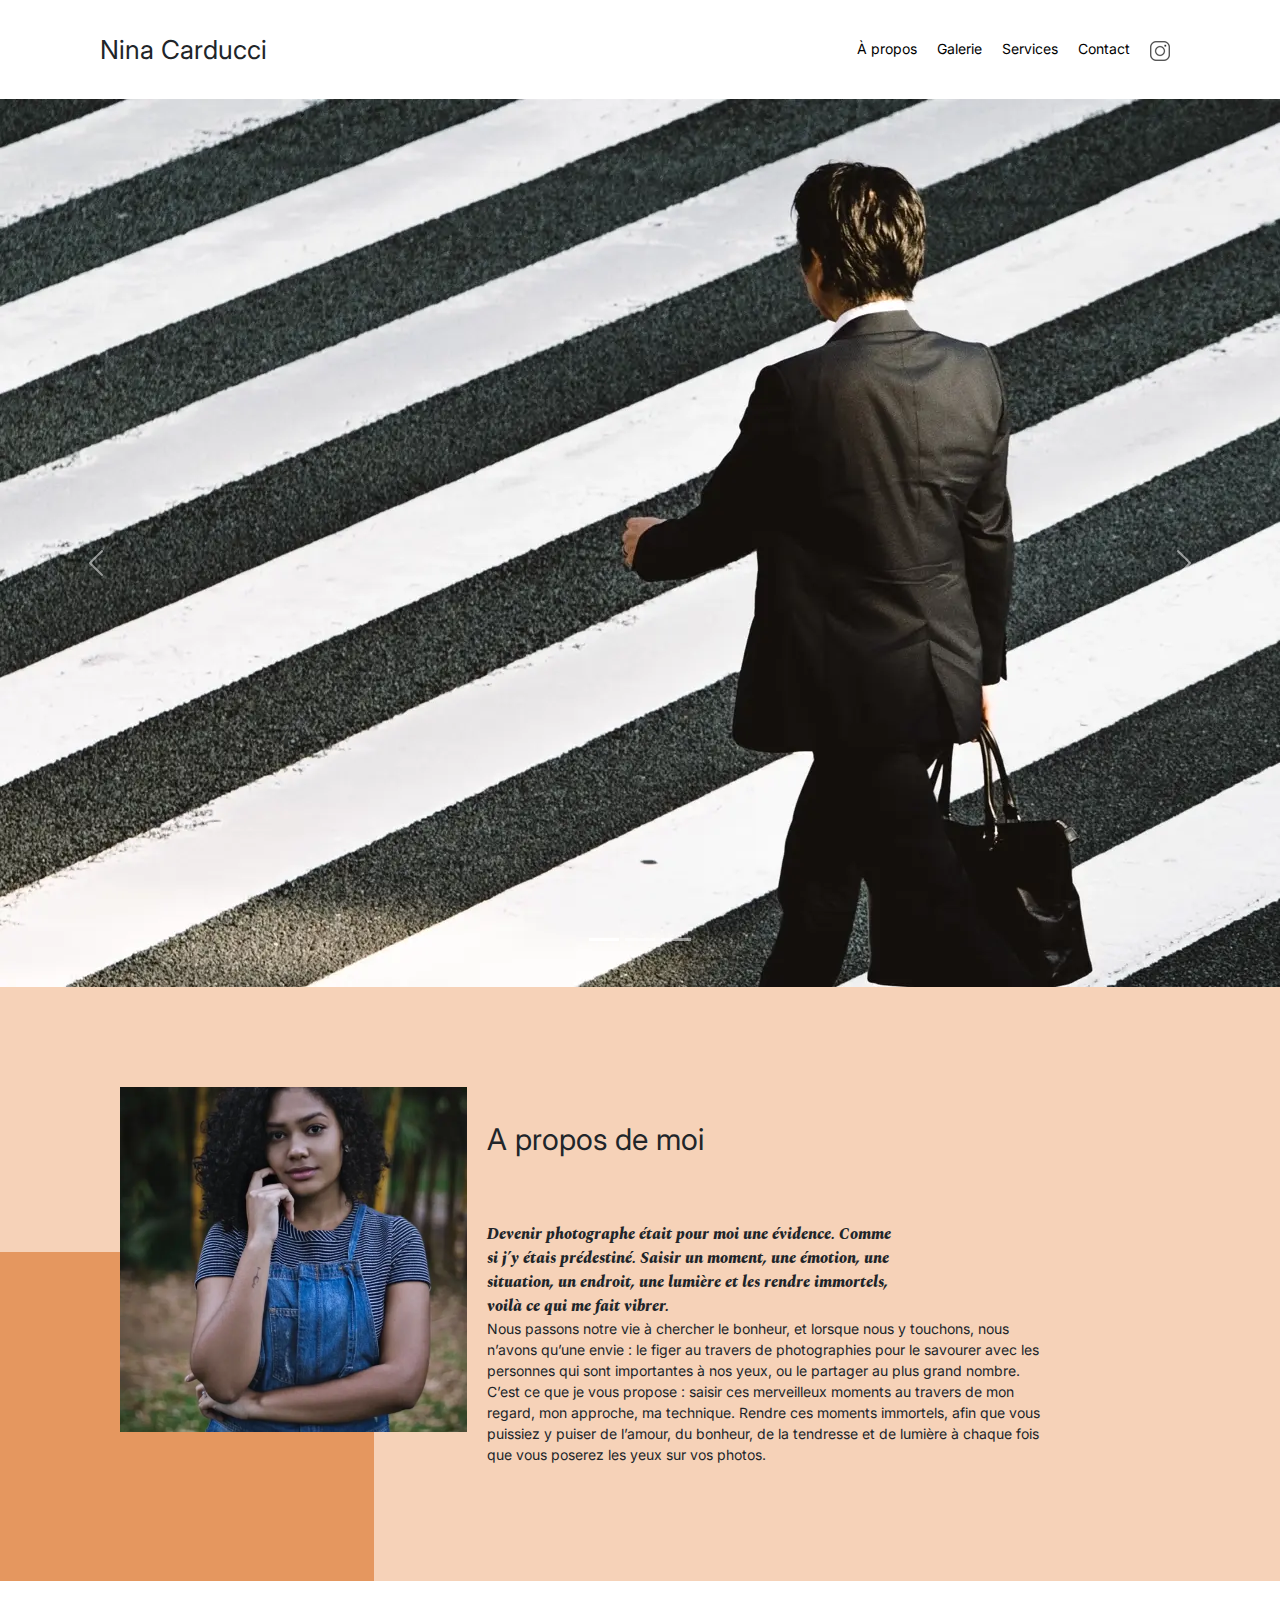
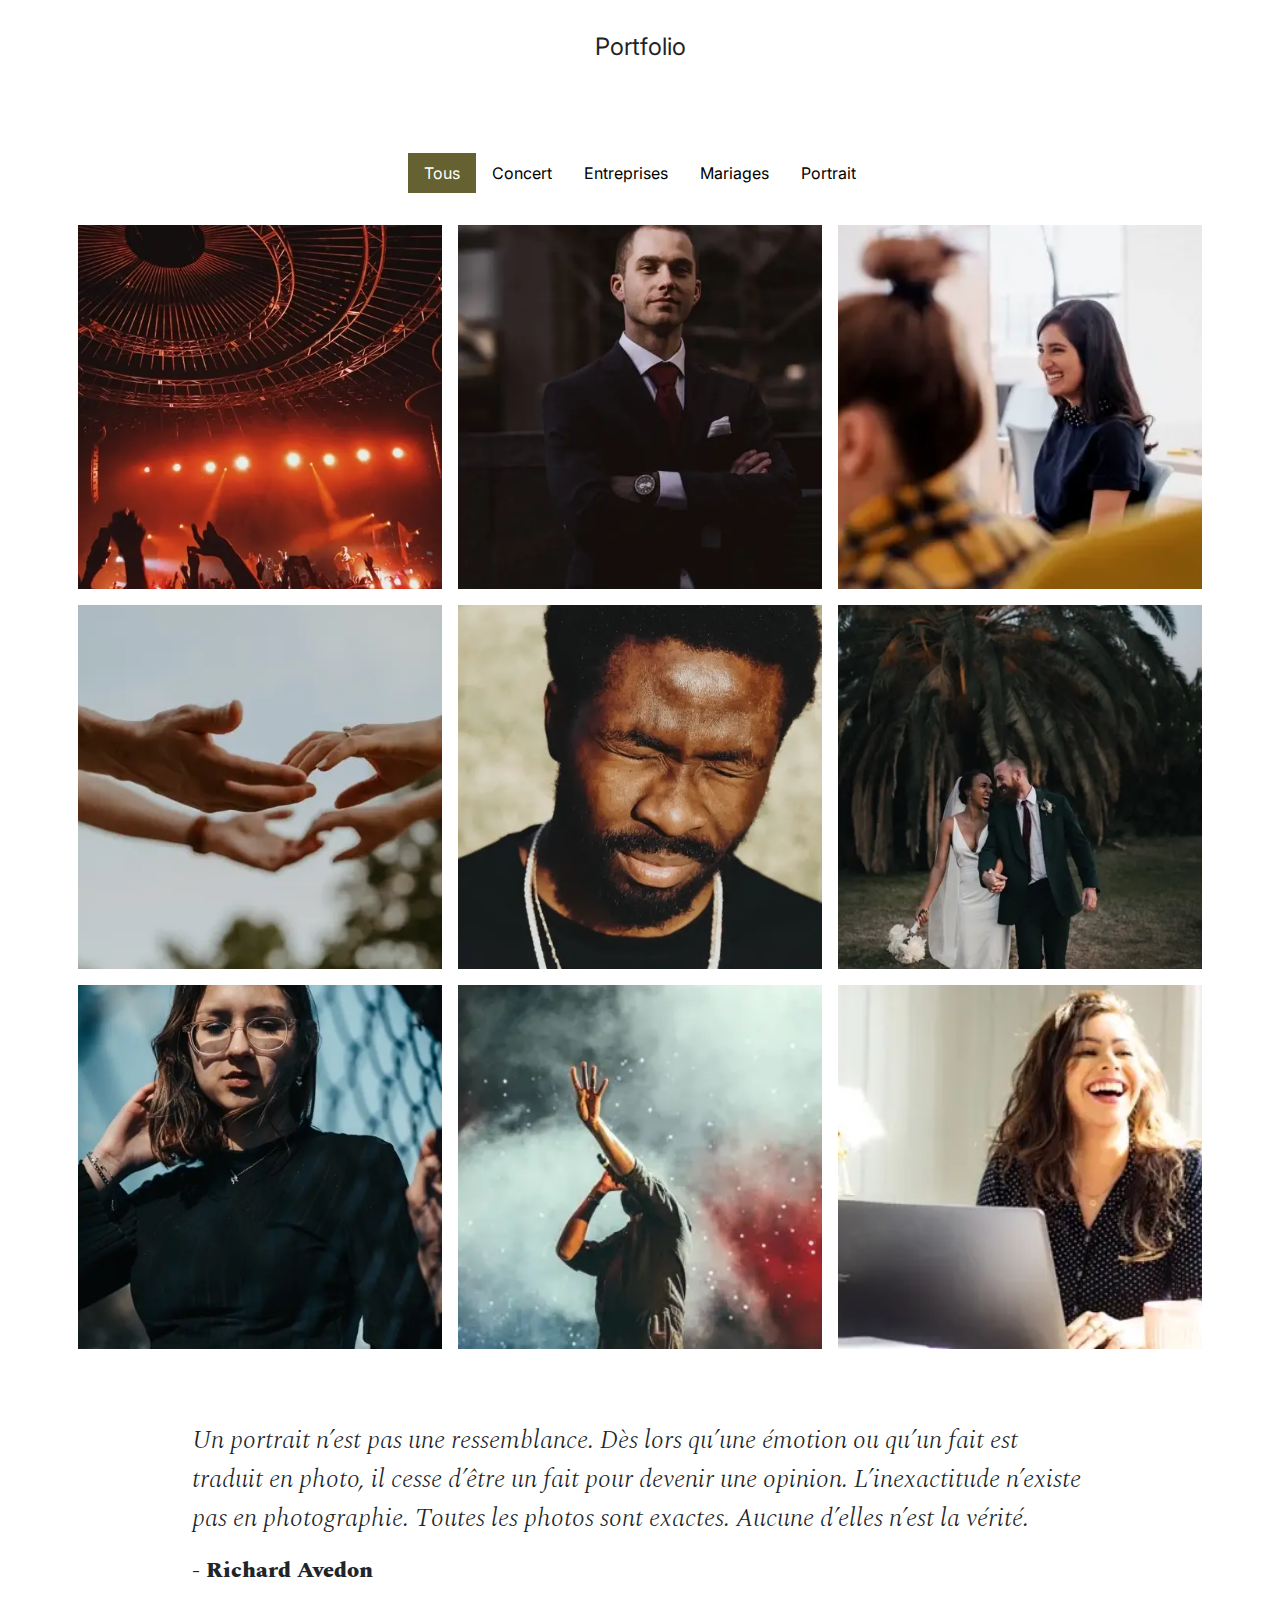
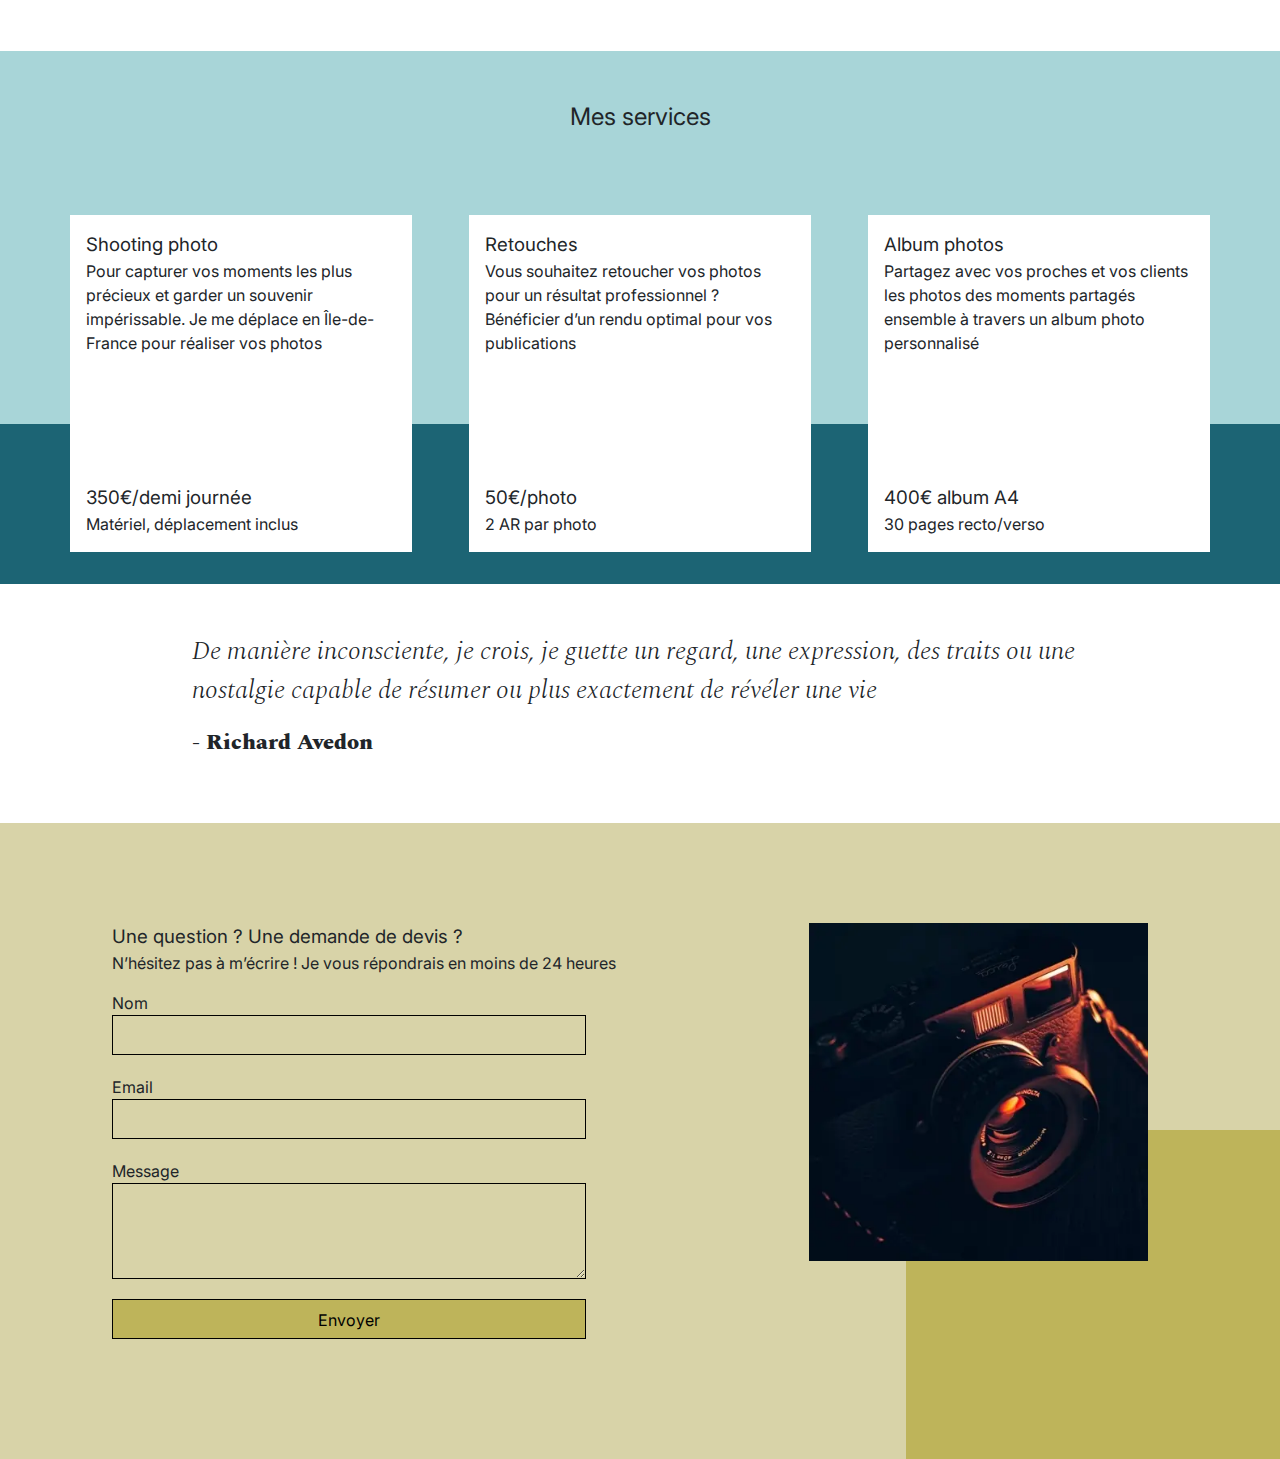
==== index.html @ 8d0f2290 "Test" ====
<!DOCTYPE html>
<html lang="fr">
	<head>
		<meta charset="UTF-8">
		<meta name="viewport" content="width=device-width, initial-scale=1.0">
		<!-- CACHE -->
		<meta http-equiv="Cache-Control" content="max-age=3600, must-revalidate">
		<!-- LANGUAGE -->
		<meta name="language" content="fr-FR">
		<!-- ROBOTS -->
		<meta name="robots" content="index, follow">
		<!-- DESCRIPTION -->
		<meta name="description" content="La photographe professionnelle Nina Carducci propose des séances photo et des retouches photo ainsi que des albums personnalisés pour les portraits, les mariages et les événements à Bordeaux et en Île-de-France.">
		<!-- TWITTER CARD-->
		<meta name="twitter:card" content="summary">
		<meta name="twitter:site" content="@ninacarducci">
		<meta name="twitter:creator" content="@ninacarducci">
		<meta name="twitter:title" content="Nina Carducci - Photographe Freelance">
		<meta name="twitter:description" content="La photographe professionnelle Nina Carducci propose des séances photo et des retouches photo ainsi que des albums personnalisés pour les portraits, les mariages et les événements à Bordeaux et en Île-de-France.">
		<meta name="twitter:image" content="https://nicolasmorvant.github.io/projet4/assets/images/nina_twitter_card.webp">
		<meta name="twitter:image:alt" content="Portrait de Nina Carducci">
		<!-- OPEN GRAPH POUR FACEBOOK ET LINKEDIN -->
		<meta property="og:locale" content="fr_FR">
		<meta property="og:language" content="fr">
		<meta property="og:type" content="website">
		<meta property="og:title" content="Nina Carducci - Photographe Freelance">
		<meta property="og:description" content="La photographe professionnelle Nina Carducci propose des séances photo et des retouches photo ainsi que des albums personnalisés pour les portraits, les mariages et les événements à Bordeaux et en Île-de-France.">
		<meta property="og:url" content="https://nicolasmorvant.github.io/projet4/">
		<meta property="og:site_name" content="nina-carducci.github.io">
		<meta property="author" content="Nina Carducci">
		<meta property="og:image" content="https://nicolasmorvant.github.io/projet4/assets/images/nina_twitter_card.webp">
		<!-- POLICES GOOGLE -->
		<link rel="preload" href="https://fonts.googleapis.com/css2?family=Inter&family=Spectral:ital,wght@0,400;1,300;1,400;1,800&display=swap" as="style" onload="this.rel='stylesheet'">
		<!-- LIEN CANONIQUE -->
		<link rel="canonical" href="https://nicolasmorvant.github.io/projet4/">
		<!-- FAVICON -->
		<link rel="apple-touch-icon" sizes="180x180" href="./assets/favicon/apple-touch-icon.png">
		<link rel="apple-touch-icon-precomposed" sizes="144x144" href="./assets/favicon/apple-touch-icon-144x144.png">
		<link rel="icon" type="image/png" sizes="32x32" href="./assets/favicon/favicon-32x32.png">
		<link rel="icon" type="image/png" sizes="16x16" href="./assets/favicon/favicon-16x16.png">
		<!-- MANIFEST -->
		<link rel="manifest" href="./site.webmanifest">
		<!-- THEME COLOR -->
		<meta name="theme-color" content="#ffffff">
		<!-- STYLES -->
		<link rel="stylesheet" href="./assets/css/bootstrap.min.css">
		<link rel="stylesheet" href="./assets/css/style.min.css">
		<!-- RÉFÉRENCEMENT LOCAL SCHEMA.ORG -->
		<script type="application/ld+json">
		{
			"@context": "https://schema.org",
			"@type": "LocalBusiness",
			"name": "Nina Carducci",
			"legalName": "Nina Carducci",
			"image": "https://nicolasmorvant.github.io/projet4/assets/images/nina_twitter_card.webp",
			"@id": "",
			"url": "https://nicolasmorvant.github.io/projet4/",
			"telephone": "05 56 67 78 89",
			"priceRange": "50€ 400€",
			"paymentAccepted": "Cash, Credit Card",
			"currenciesAccepted": "EUR",
			"numberOfEmployees": { "@type": "QuantitativeValue", "value": 1 },
			"areaServed": { "@type": "AdministrativeArea", "name": ["Île de France", "Bordeaux"] },
			"address": 
			{
				"@type": "PostalAddress",
				"streetAddress": "68 avenue Alsace-Lorraine",
				"addressLocality": "Bordeaux",
				"postalCode": "33200",
				"addressCountry": "FR"
			},
			"geo": 
			{
				"@type": "GeoCoordinates",
				"latitude": 44.846673,
				"longitude": -0.60658
			},
			"openingHoursSpecification": 
			{
				"@type": "OpeningHoursSpecification",
				"dayOfWeek": ["Monday", "Tuesday", "Wednesday", "Thursday", "Friday"],
				"opens": "10:00",
				"closes": "19:00"
			}
		}
		</script>
		<!-- SCRIPTS -->
		<script src="./assets/scripts/jquery-3.4.1.min.js" defer></script>
		<script src="https://cdn.jsdelivr.net/npm/bootstrap@5.3.3/dist/js/bootstrap.bundle.min.js" defer integrity="sha384-YvpcrYf0tY3lHB60NNkmXc5s9fDVZLESaAA55NDzOxhy9GkcIdslK1eN7N6jIeHz" crossorigin="anonymous"></script>
		<script src="./assets/scripts/maugallery.min.js" defer></script>
		<script src="./assets/scripts/scripts.min.js" defer></script>
		<!-- TITLE -->
		<title>Nina Carducci - Photographe Freelance</title>
	</head>
	<body>
		<header>
			<h1>Nina Carducci</h1>
			<nav>   
				<ul>
					<li>
						<a href="#about">À propos</a>
					</li>
					<li>
						<a href="#gallery">Galerie</a>
					</li>
					<li>
						<a href="#services">Services</a>
					</li>
					<li>
						<a href="#contact">Contact</a>
					</li>
					<li>
						<a href="https://www.instagram.com/ninacarducci.photo/?hl=fr" target="_blank"><img src="assets/images/instagram.webp" alt="Réseau social Instagram" width="20" height="20"></a>
					</li>
				</ul>
			</nav>
		</header>

		<main>
			<div id="carousel">
				<div id="carouselExampleIndicators" class="carousel slide" data-bs-ride="carousel">
					<div class="carousel-indicators">
						<button type="button" data-bs-target="#carouselExampleIndicators" data-bs-slide-to="0" class="active" aria-current="true" aria-label="Slide 1"></button>
						<button type="button" data-bs-target="#carouselExampleIndicators" data-bs-slide-to="1" aria-label="Slide 2"></button>
						<button type="button" data-bs-target="#carouselExampleIndicators" data-bs-slide-to="2" aria-label="Slide 3"></button>
					</div>
					<div class="carousel-inner">
						<div class="carousel-item active">
							<img
								src="./assets/images/slider/ryoji-iwata.webp"
								alt="Homme en costume portant une valise et marchant sur un passage piéton"
								width="1920"
								height="888"
							>
						</div>
						<div class="carousel-item">
							<img
								src="./assets/images/slider/nicholas-green.webp"
								alt="Foule lors d'un concert"
								width="1920"
								height="888"
								loading="lazy"
								class="img-fluid"	
							>
						</div>
						<div class="carousel-item">
							<img
								src="./assets/images/slider/edward-cisneros.webp"
								alt="Des mariés s'embrassant lors d'un mariage au milieu d'une haie d'honneur"
								width="1920"
								height="888"
								loading="lazy"
								class="img-fluid"
							>
						</div>
					</div>
					<button class="carousel-control-prev" type="button" data-bs-target="#carouselExampleIndicators" data-bs-slide="prev" aria-label="Précédent">
						<span class="carousel-control-prev-icon" aria-hidden="true"></span>
						<span class="visually-hidden">Previous</span>
					</button>
					<button class="carousel-control-next" type="button" data-bs-target="#carouselExampleIndicators" data-bs-slide="next" aria-label="Suivant">
						<span class="carousel-control-next-icon" aria-hidden="true"></span>
						<span class="visually-hidden">Next</span>
					</button>
				</div>
			</div>
			<section id="about">
				<div class="picture left">
					<img src="./assets/images/nina.webp" 
						class="img-fluid" 
						loading="lazy" 
						alt="La photographe Nina Carducci"
						width="560"
						height="558"	
					>
				</div>
				<div id="about-me">
					<h2 class="about-me__title">A propos de moi</h2>
					<h3 class="about-me__introduction">Devenir photographe était pour moi une évidence. Comme si j’y étais prédestiné. Saisir un moment, une émotion, une situation, un endroit, une lumière et les rendre immortels, voilà ce qui me fait vibrer.</h3>
					<p>Nous passons notre vie à chercher le bonheur, et lorsque nous y touchons, nous n’avons qu’une envie : le figer au travers de photographies pour le savourer avec les personnes qui sont importantes à nos yeux, ou le partager au plus grand nombre.
						C’est ce que je vous propose : saisir ces merveilleux moments au travers de mon regard, mon approche, ma technique. Rendre ces moments immortels, afin que vous puissiez y puiser de l’amour, du bonheur, de la tendresse et de lumière à chaque fois que vous poserez les yeux sur vos photos.</p>
				</div>
			</section>
			<section id="gallery">
				<h2 class="title">Portfolio</h2>
				<div class="container py-3">
					<div class="gallery">
						<img
							data-gallery-tag="Concert"
							src="./assets/images/gallery/concerts/aaron-paul.webp"
							alt="Vue d'une scène de concert depuis la foule"
							width="400"
							height="400"
							loading="lazy"
							class="gallery-item"
						>
						<img
							data-gallery-tag="Entreprises"
							src="./assets/images/gallery/entreprise/ali-morshedlou.webp"
							alt="Homme en costume qui pose pour une photo"
							width="400"
							height="400"
							loading="lazy"
							class="gallery-item"
						>
						<img
							data-gallery-tag="Entreprises"
							src="./assets/images/gallery/entreprise/jason-goodman.webp"
							alt="Femme qui sourit dans un bureau"
							width="400"
							height="400"
							loading="lazy"
							class="gallery-item"
						>
						<img
							data-gallery-tag="Mariages"
							src="./assets/images/gallery/mariage/hannah-busing.webp"
							alt="Un homme et une femme se donnant la main"
							width="400"
							height="400"
							loading="lazy"
							class="gallery-item"
						>
						<img
							data-gallery-tag="Portrait"
							src="./assets/images/gallery/portraits/ade-tunji.webp"
							alt="Un homme fermant les yeux"
							width="400"
							height="400"
							loading="lazy"
							class="gallery-item"
						>
						<img
							data-gallery-tag="Mariages"
							src="./assets/images/gallery/mariage/jakob-owens.webp"
							alt="Des mariés qui se regardent en souriant avec des palmiers en fond"
							width="400"
							height="400"
							loading="lazy"
							class="gallery-item"
						>	
						<img
							data-gallery-tag="Portrait"
							src="./assets/images/gallery/portraits/nino-van-prattenburg.webp"
							alt="Une fille avec des lunettes derrière un grillage"
							width="400"
							height="400"
							loading="lazy"
							class="gallery-item"
						>
						<img
							data-gallery-tag="Concert"
							src="./assets/images/gallery/concerts/austin-neill.webp"
							alt="Un chanteur sur scène levant la main avec un fond bleu blanc rouge"
							width="400"
							height="400"
							loading="lazy"
							class="gallery-item"
						>
						<img
							data-gallery-tag="Entreprises"
							src="./assets/images/gallery/entreprise/mateus-campos-felipe.webp"
							alt="Une femme qui sourit dans un bureau derrière un ordinateur"
							width="400"
							height="400"
							loading="lazy"
							class="gallery-item"
						>
						
					</div>
				</div>
				<div class="quote">
					<figure>
						<blockquote>
							<h3 class="quote__text">Un portrait n’est pas une ressemblance. Dès lors qu’une émotion ou qu’un fait est traduit en photo, il cesse d’être un fait pour devenir une opinion. L’inexactitude n’existe pas en photographie. Toutes les photos sont exactes. Aucune d’elles n’est la vérité.</h3>
						</blockquote>
						<figcaption class="quote__author">- Richard Avedon</figcaption>
					</figure>
				</div>
			</section>

			<section id="services">
				<h2 class="title">Mes services</h2>
				<div class="container">
					<article class="service">
						<div class="service__description">
							<h3>Shooting photo</h3>
							<p>Pour capturer vos moments les plus précieux et garder un souvenir impérissable. Je me déplace en Île-de-France pour réaliser vos photos</p>
						</div>
						<div class="service__price">
							<h3>350€/demi journée</h3>
							<span>Matériel, déplacement inclus</span>
						</div>
					</article>
					<article class="service">
						<div class="service__description">
							<h3>Retouches</h3>
							<p>Vous souhaitez retoucher vos photos pour un résultat professionnel ? Bénéficier d’un rendu optimal pour vos publications</p>
						</div>
						<div class="service__price">
							<h3>50€/photo</h3>
							<span>2 AR par photo</span>
						</div>
					</article>
					<article class="service">
						<div class="service__description">
							<h3>Album photos</h3>
							<p>Partagez avec vos proches et vos clients les photos des moments partagés ensemble à travers un album photo personnalisé</p>
						</div>
						<div class="service__price">
							<h3>400€ album A4</h3>
							<span>30 pages recto/verso</span>
						</div>
					</article>
				</div>
			</section>

			<section class="quote">
				<figure>
					<blockquote>
						<h3 class="quote__text">De manière inconsciente, je crois, je guette un regard, une expression, des traits ou une nostalgie capable de résumer ou plus exactement de révéler une vie</h3>
					</blockquote>
					<figcaption class="quote__author">- Richard Avedon</figcaption>
				</figure>
			</section>
		</main>

		<footer>
			<section id="contact">
				<div class="container">
					<div class="form-container">
						<h3>Une question ? Une demande de devis ?</h3>
						<p> N’hésitez pas à m’écrire ! Je vous répondrais en moins de 24 heures</p>
						<form action="#" method="post">
							<label for="nom">Nom</label>
							<input type="text" name="nom" id="nom">
							<label for="email">Email</label>
							<input type="email" name="email" id="email">
							<label for="message">Message</label>
							<textarea name="message" id="message" cols="30" rows="10"></textarea>
							<button type="submit">Envoyer</button>
						</form>
					</div>
					<div class="picture right">
						<img src="./assets/images/camera.webp" 
							loading="lazy" 
							alt="Appareil photo sur fond noir"
							width="419"
							height="418"
							class="img-fluid"
						>
					</div>
				</div>
			</section>
		</footer>
	</body>
</html>
---- assets/css/style.min.css ----
:root{--main-gold:#BEB45A;--full-white:#FFFFFF;--full-black:#000000}body{max-width:1920px;margin:auto}*{font-family:'Inter';font-style:normal;outline:none;margin:0;padding:0;}header{background-color:var(--full-white);position:sticky;top:0;z-index:1000;display:flex;justify-content:space-between;padding:30px 100px;align-items:center}h1{font-size:26px}h1,h2,h3{font-weight:400}nav ul{display:flex;list-style-type:none;font-size:14px;margin-bottom:0}nav li{padding:0 10px}nav a{text-decoration:none;color:var(--full-black)}#about{display:flex;background-color:#F6D2B8;padding:100px;position:relative}.picture.left::before{content:' ';background-color:#E5975F;width:374px;height:329px;position:absolute;bottom:0;left:0;z-index:-1}.picture{flex:1;margin:0 20px;z-index:0}.picture img{width:100%}.carousel-control-prev,.carousel-control-next{top:50%;margin-bottom:0}#about-me{flex:2}.about-me__title{margin-top:1em;margin-bottom:60px;font-size:30px}.about-me__introduction{font-family:'Spectral';font-weight:800;font-style:italic;width:60%;font-size:1rem}#about-me p{width:80%;font-size:14px}.title{text-align:center;padding-block:2em}.gallery{display:none}.gallery .nav{justify-content:center}.nav-pills .nav-link.active,.nav-pills .show>.nav-link{color:var(--full-white);background-color:#666130;border-radius:0}.visually-hidden{display:none}.nav-pills .nav-link{color:var(--full-black)}.item-column{position:relative;margin-bottom:0!important;padding:0}.item-column::after{content:"";display:block;padding-bottom:100%}.gallery-item{position:absolute;width:100%;height:100%;object-fit:cover;padding:.5em}.mg-prev,.mg-next{width:30px;height:30px;border-radius:0%;justify-content:center;align-items:center;display:flex;font-size:24px}.quote{font-family:'Spectral';font-style:italic;width:70%;margin:auto;padding-block:3em}.quote__text{font-family:"Spectral";font-style:italic;font-size:26px;font-weight:300}.quote__author{font-family:"Spectral";font-weight:800;font-size:22px}#services{margin:auto;background-color:#A8D5D8;position:relative}#services .container::before{content:' ';background-color:#1C6474;position:absolute;width:100%;height:30%;bottom:0;left:0;z-index:0}#services .container{justify-content:space-between;display:flex;padding:2em 0}.service{background-color:var(--full-white);max-width:390px;width:30%;height:337px;padding:1em;display:flex;flex-direction:column;justify-content:space-between;z-index:1}#contact{margin:auto;background-color:#D8D3A8;position:relative;padding:100px}#contact .container{display:flex}.picture.right::before{content:' ';background-color:var(--main-gold);width:374px;height:329px;position:absolute;bottom:0;right:0;z-index:-1}.form-container{flex:2}form{display:flex;flex-direction:column;width:70%;align-items:flex-start}form input,button{width:100%;background-color:#fff0;border:solid 1px;height:2.5em;margin-bottom:20px}form textarea{width:100%;background-color:#fff0;border:solid 1px;height:5em;line-height:2.5em;font-size:1.2em;margin-bottom:20px}button[type="submit"]{background-color:var(--main-gold);padding:.5em 1em}@media all and (max-width:1180px){.picture{flex:2}#about,#contact .container{align-items:center}.about-me__title{margin-top:0;margin-bottom:1em}#about-me h3,#about-me p{width:100%}}@media all and (max-width:1000px){#about{flex-direction:column}.picture{width:50%}.picture.left::before{width:100%;height:30%;position:absolute;bottom:auto;top:0;left:0;z-index:-1}.about-me__title{text-align:center;margin-top:1em}#services .container{flex-direction:column}.service{width:100%;max-width:100%;height:auto;margin:2em 0}.service__description{margin-bottom:1em}#services .container::before{width:30%;height:100%;bottom:0;right:0;left:auto;z-index:0}#contact .container{flex-direction:column}#contact .picture.right{margin-top:1em}.picture.right::before{width:100%;height:30%;position:absolute;bottom:0;right:0;z-index:-1}}@media all and (max-width:650px){header{flex-direction:column;padding-inline:0}header nav,header nav ul{width:100%;padding:0}header nav li{flex:1;padding-block:1em;text-align:center}.picture.left::before,.picture.right::before{height:150px}#services .container{align-items:center}.service{max-width:90%}#about,#contact{padding:2em}form{width:100%}.form-container{display:flex;flex-direction:column;align-items:center}.picture{width:80%}}
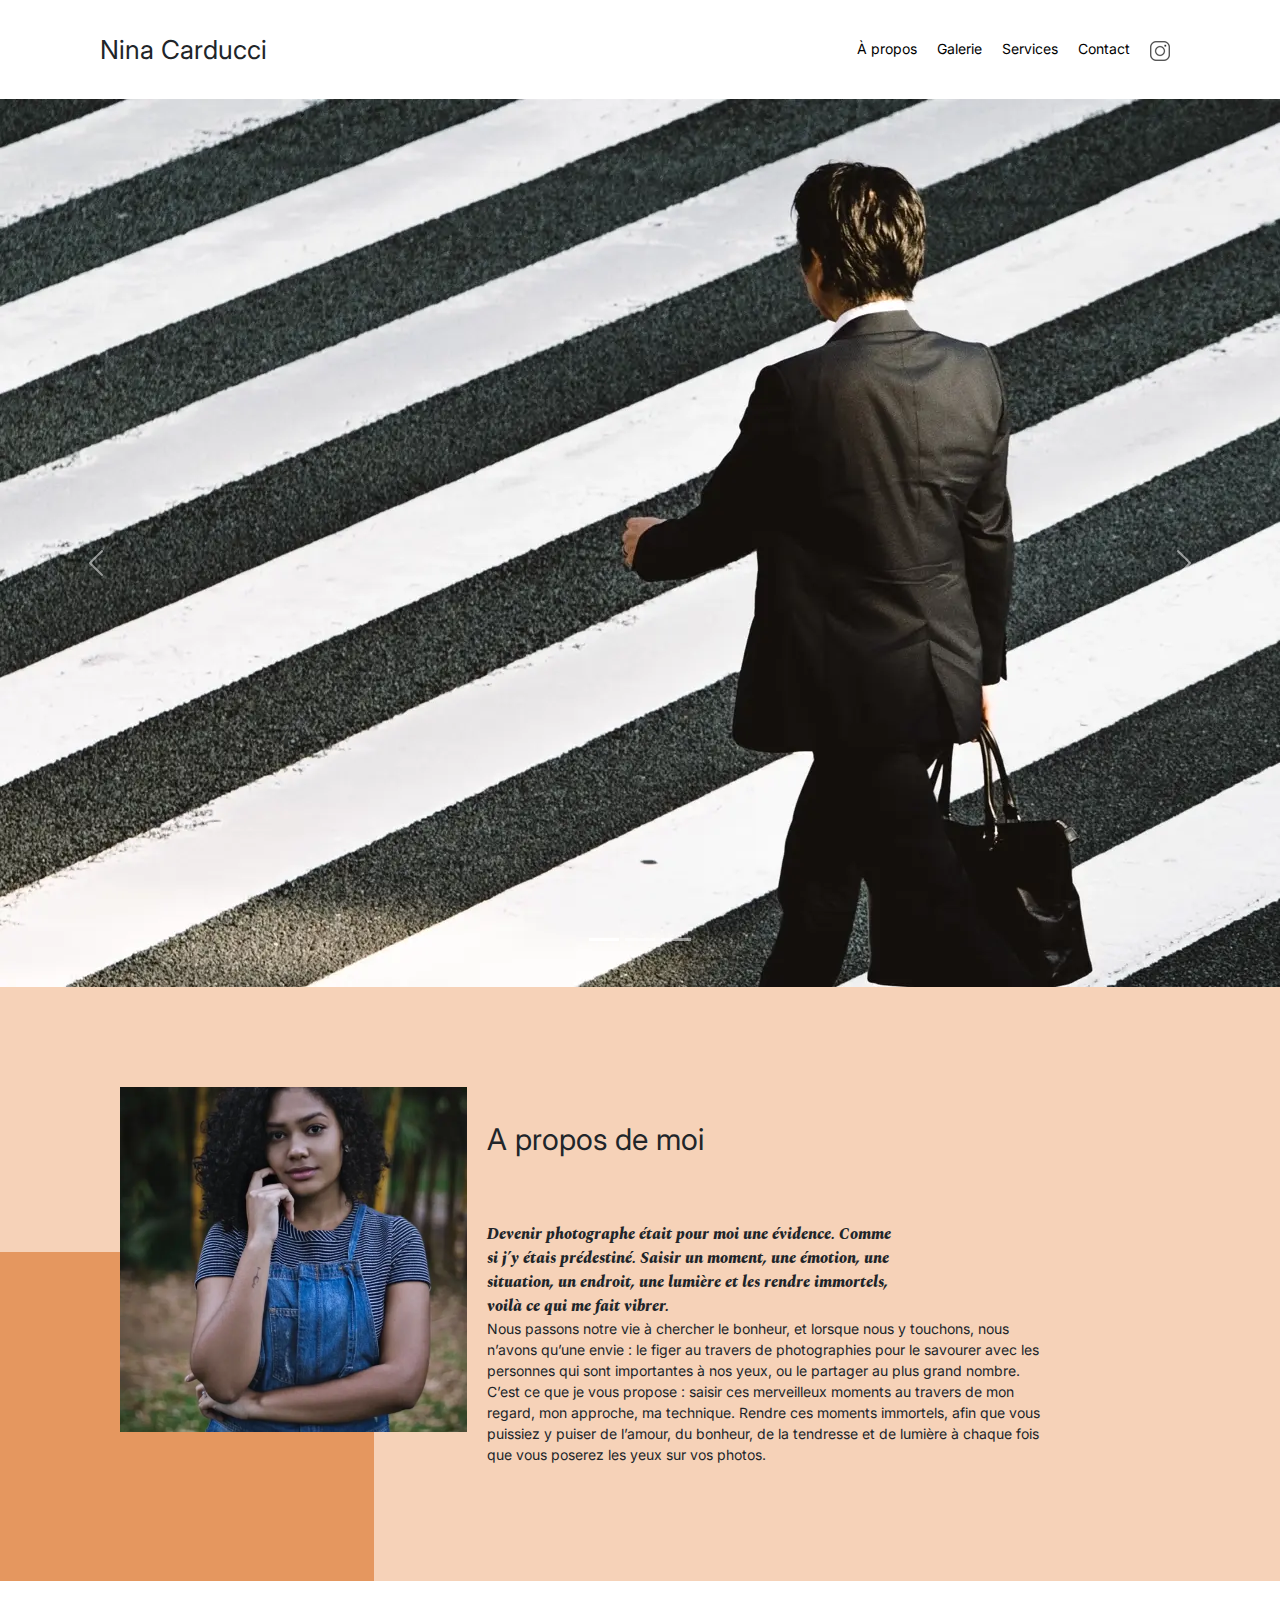
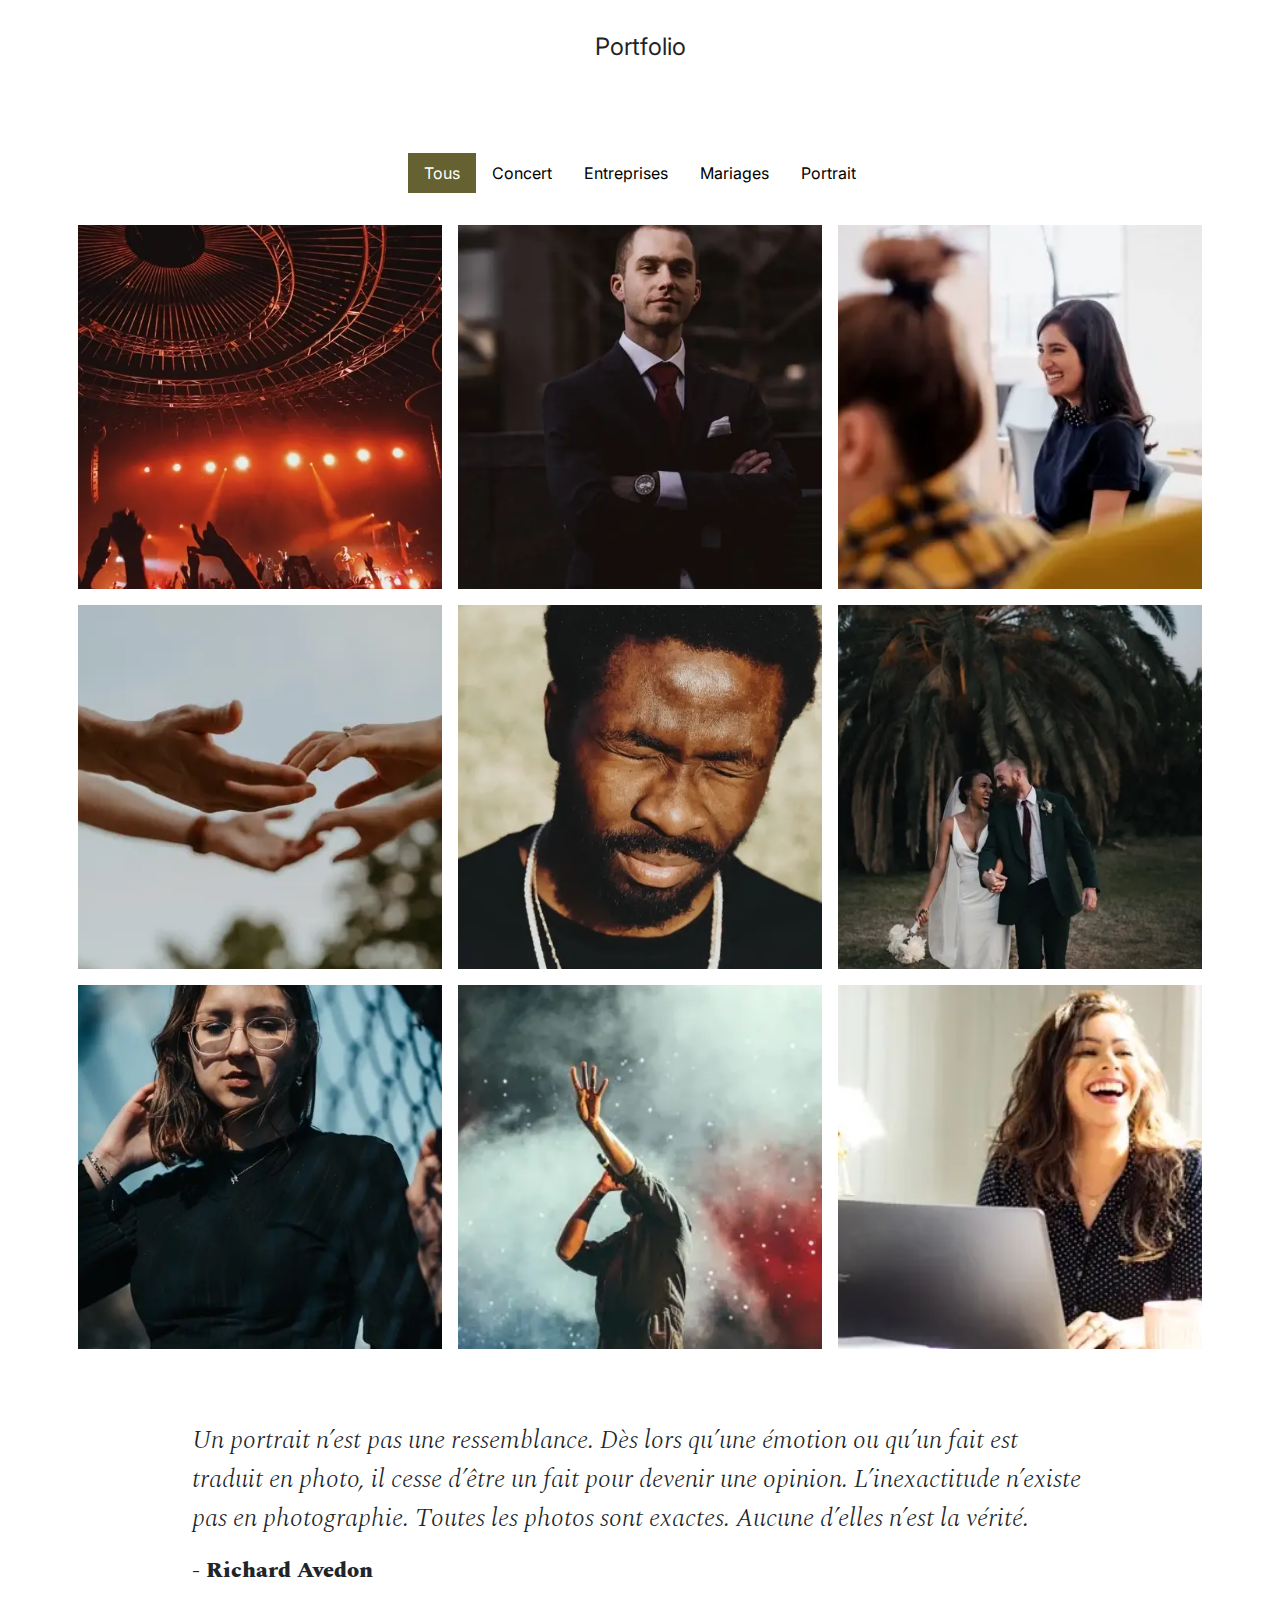
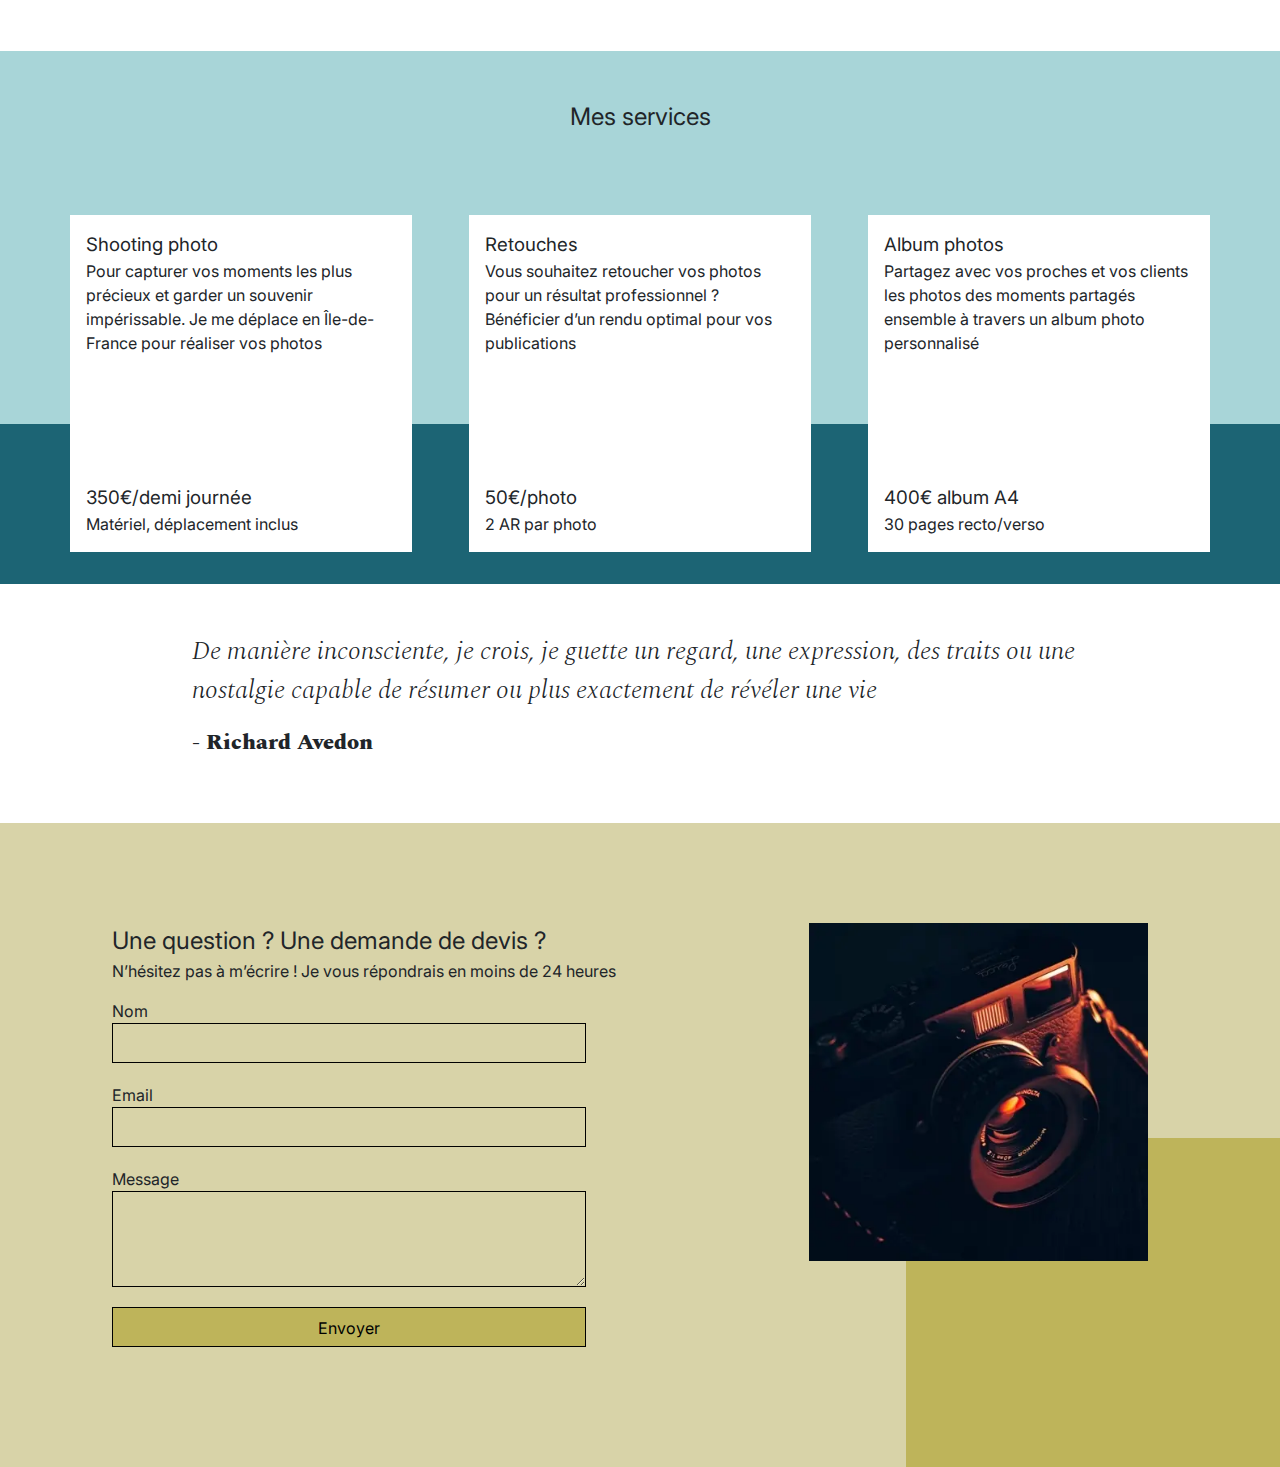
==== commit 3b5c042d: "Modification titre footer en h2" ====
--- a/index.html
+++ b/index.html
@@ -131,6 +131,7 @@
 								alt="Homme en costume portant une valise et marchant sur un passage piéton"
 								width="1920"
 								height="888"
+								loading="eager"
 							>
 						</div>
 						<div class="carousel-item">
@@ -329,7 +330,7 @@
 			<section id="contact">
 				<div class="container">
 					<div class="form-container">
-						<h3>Une question ? Une demande de devis ?</h3>
+						<h2>Une question ? Une demande de devis ?</h2>
 						<p> N’hésitez pas à m’écrire ! Je vous répondrais en moins de 24 heures</p>
 						<form action="#" method="post">
 							<label for="nom">Nom</label>
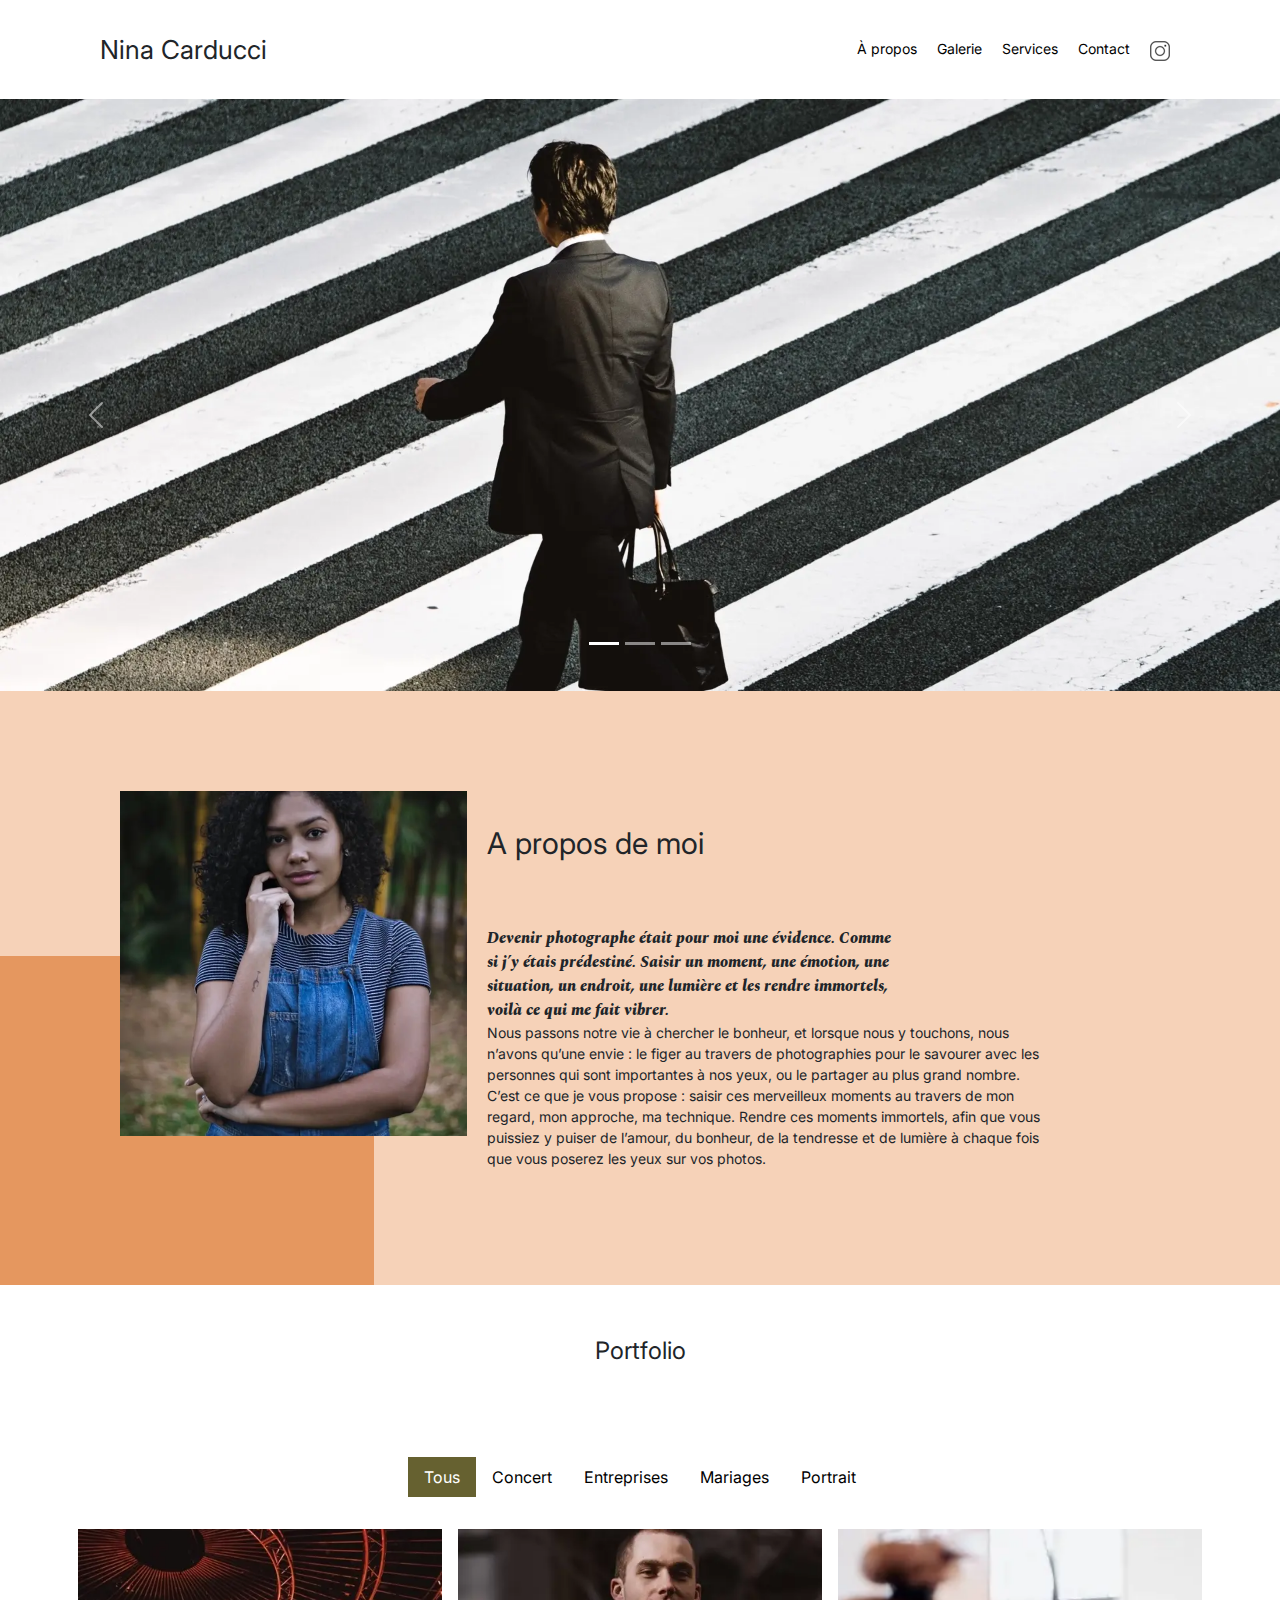
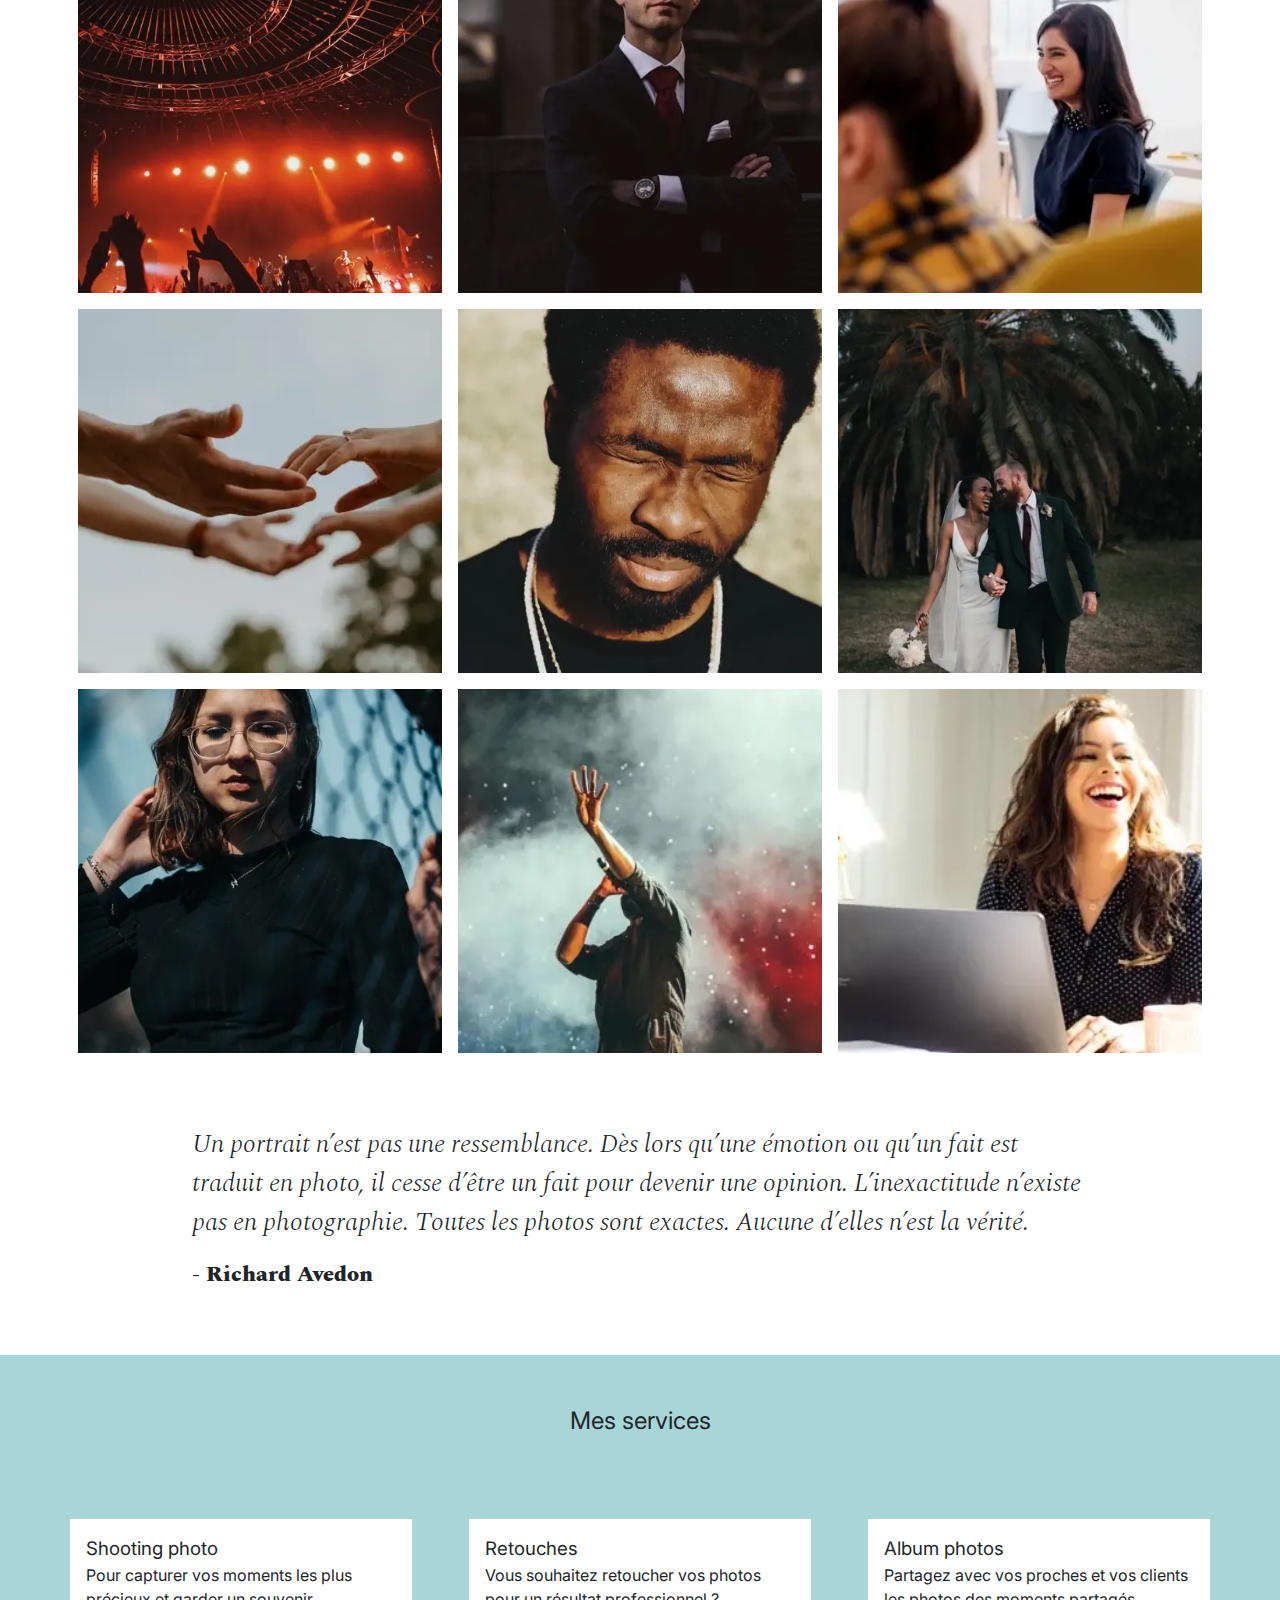
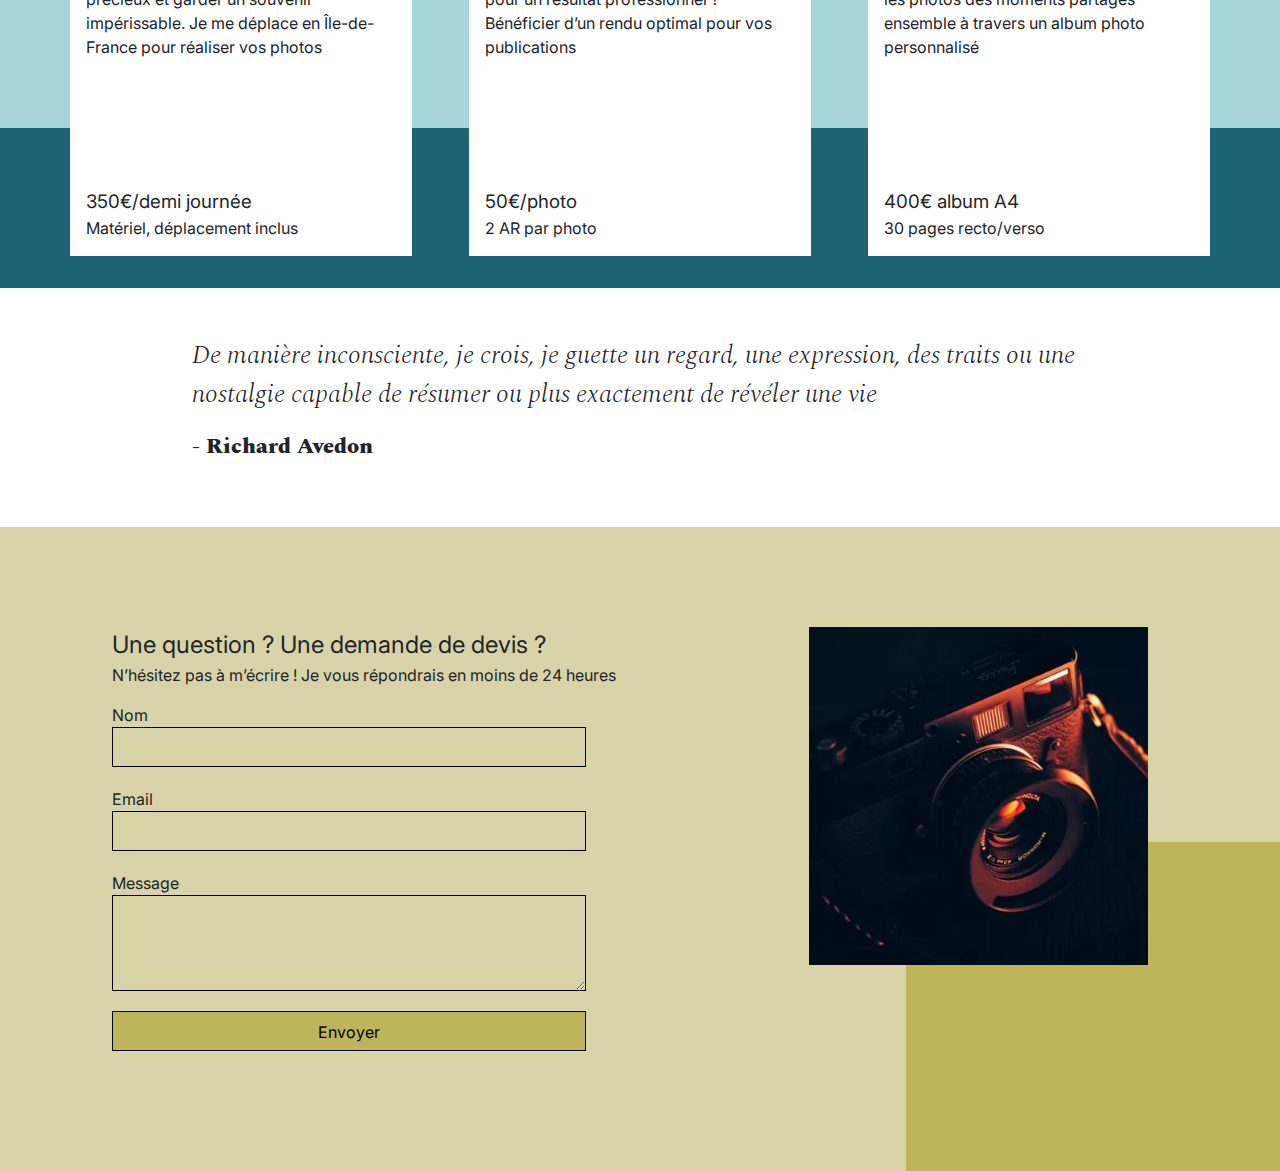
==== commit 2991f382: "Ajout de la classe img-fluid manquante" ====
--- a/index.html
+++ b/index.html
@@ -3,10 +3,6 @@
 	<head>
 		<meta charset="UTF-8">
 		<meta name="viewport" content="width=device-width, initial-scale=1.0">
-		<!-- CACHE -->
-		<meta http-equiv="Cache-Control" content="max-age=3600, must-revalidate">
-		<!-- LANGUAGE -->
-		<meta name="language" content="fr-FR">
 		<!-- ROBOTS -->
 		<meta name="robots" content="index, follow">
 		<!-- DESCRIPTION -->
@@ -95,7 +91,7 @@
 	<body>
 		<header>
 			<h1>Nina Carducci</h1>
-			<nav>   
+			<nav aria-roledescription="navigation">   
 				<ul>
 					<li>
 						<a href="#about">À propos</a>
@@ -117,7 +113,7 @@
 		</header>
 
 		<main>
-			<div id="carousel">
+			<div id="carousel" aria-roledescription="slider">
 				<div id="carouselExampleIndicators" class="carousel slide" data-bs-ride="carousel">
 					<div class="carousel-indicators">
 						<button type="button" data-bs-target="#carouselExampleIndicators" data-bs-slide-to="0" class="active" aria-current="true" aria-label="Slide 1"></button>
@@ -132,6 +128,7 @@
 								width="1920"
 								height="888"
 								loading="eager"
+								class="img-fluid"
 							>
 						</div>
 						<div class="carousel-item">
@@ -332,7 +329,7 @@
 					<div class="form-container">
 						<h2>Une question ? Une demande de devis ?</h2>
 						<p> N’hésitez pas à m’écrire ! Je vous répondrais en moins de 24 heures</p>
-						<form action="#" method="post">
+						<form action="#" method="post" aria-roledescription="form">
 							<label for="nom">Nom</label>
 							<input type="text" name="nom" id="nom">
 							<label for="email">Email</label>
